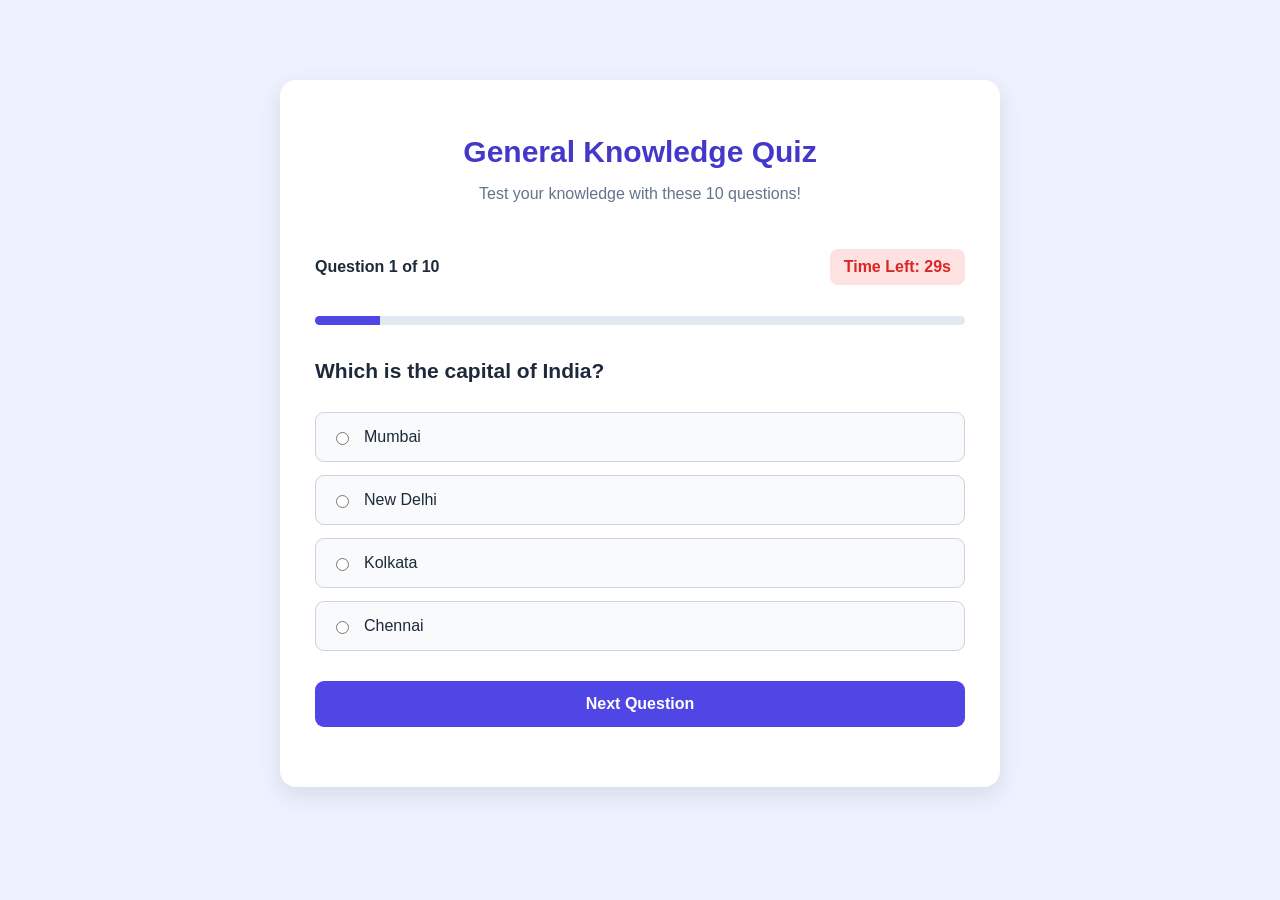
==== assignments/assign5.html @ 58e2a665 "added assign5" ====
<!DOCTYPE html>
<html lang="en">

<head>
    <meta charset="UTF-8">
    <meta name="viewport" content="width=device-width, initial-scale=1.0">

    <title>General Knowledge Quiz</title>

    <style>

        body {
            font-family: Arial, sans-serif;
            background-color: #eef2ff;
            margin: 0;
            padding: 30px 15px;
            color: #1e293b;
        }

        .quiz-container {
            max-width: 650px;
            margin: 50px auto;
            padding: 35px;
            background-color: white;
            border-radius: 16px;
            box-shadow: 0 8px 25px rgba(0, 0, 0, 0.10);
            text-align: center;
        }

        h1 {
            color: #4338ca;
            font-size: 30px;
            margin-bottom: 10px;
        }

        .subtitle {
            color: #64748b;
            margin-bottom: 30px;
        }

        .quiz-info {
            display: flex;
            justify-content: space-between;
            align-items: center;
            margin-bottom: 15px;
            font-weight: bold;
        }

        #timer {
            color: #dc2626;
            background-color: #fee2e2;
            padding: 9px 14px;
            border-radius: 8px;
        }

        .progress-bar {
            height: 9px;
            background-color: #e2e8f0;
            border-radius: 10px;
            margin-bottom: 30px;
            overflow: hidden;
        }

        #progress {
            width: 10%;
            height: 100%;
            background-color: #4f46e5;
            transition: width 0.3s;
        }

        #question {
            font-size: 21px;
            margin-bottom: 25px;
            line-height: 1.5;
            text-align: left;
        }

        #options {
            display: flex;
            flex-direction: column;
            gap: 13px;
        }

        .option {
            display: flex;
            align-items: center;
            gap: 12px;
            padding: 15px;
            border: 1px solid #cbd5e1;
            border-radius: 9px;
            background-color: #f8fafc;
            cursor: pointer;
            text-align: left;
        }

        .option:hover {
            background-color: #e0e7ff;
            border-color: #6366f1;
        }

        .option:has(input:checked) {
            background-color: #e0e7ff;
            border-color: #4f46e5;
        }

        .option input {
            accent-color: #4f46e5;
            cursor: pointer;
        }

        #nextBtn {
            width: 100%;
            margin-top: 30px;
            padding: 14px;
            background-color: #4f46e5;
            color: white;
            border: none;
            border-radius: 9px;
            font-size: 16px;
            font-weight: bold;
            cursor: pointer;
        }

        #nextBtn:hover {
            background-color: #3730a3;
        }

        #result {
            margin-top: 25px;
            font-size: 20px;
            font-weight: bold;
            color: #15803d;
            line-height: 1.7;
        }

        @media (max-width: 500px) {

            .quiz-container {
                padding: 22px 17px;
                margin: 15px auto;
            }

            h1 {
                font-size: 24px;
            }

            #question {
                font-size: 18px;
            }

            .quiz-info {
                font-size: 13px;
            }

        }

    </style>

</head>

<body>

    <div class="quiz-container">

        <h1>General Knowledge Quiz</h1>

        <p class="subtitle">
            Test your knowledge with these 10 questions!
        </p>

        <div class="quiz-info">

            <p id="questionNumber">Question 1 of 10</p>

            <p id="timer">Time Left: 30s</p>

        </div>

        <div class="progress-bar">
            <div id="progress"></div>
        </div>

        <div id="questionBox">

            <h2 id="question">Question will appear here</h2>

            <div id="options"></div>

        </div>

        <button id="nextBtn">Next Question</button>

        <div id="result"></div>

    </div>


    <script>

        const questions = [

            {
                question: "Which is the capital of India?",
                options: ["Mumbai", "New Delhi", "Kolkata", "Chennai"],
                answer: 1
            },

            {
                question: "Which planet is known as the Red Planet?",
                options: ["Earth", "Jupiter", "Mars", "Venus"],
                answer: 2
            },

            {
                question: "Who is known as the Father of the Nation in India?",
                options: ["Jawaharlal Nehru", "Mahatma Gandhi", "Sardar Patel", "Subhas Chandra Bose"],
                answer: 1
            },

            {
                question: "How many days are there in a leap year?",
                options: ["365", "366", "364", "360"],
                answer: 1
            },

            {
                question: "Which is the largest ocean in the world?",
                options: ["Atlantic Ocean", "Indian Ocean", "Arctic Ocean", "Pacific Ocean"],
                answer: 3
            },

            {
                question: "Which gas do plants absorb from the atmosphere?",
                options: ["Oxygen", "Nitrogen", "Carbon Dioxide", "Hydrogen"],
                answer: 2
            },

            {
                question: "Who wrote the Indian National Anthem?",
                options: ["Rabindranath Tagore", "Bankim Chandra Chatterjee", "Sarojini Naidu", "Premchand"],
                answer: 0
            },

            {
                question: "Which is the smallest prime number?",
                options: ["1", "2", "3", "5"],
                answer: 1
            },

            {
                question: "Which is the national animal of India?",
                options: ["Lion", "Elephant", "Bengal Tiger", "Leopard"],
                answer: 2
            },

            {
                question: "How many continents are there in the world?",
                options: ["5", "6", "7", "8"],
                answer: 2
            }

        ];


        let currentQuestion = 0;

        let selectedAnswers = new Array(questions.length).fill(null);

        let timeLeft = 30;
        let timerInterval;


        const questionNumber = document.getElementById("questionNumber");
        const timer = document.getElementById("timer");
        const question = document.getElementById("question");
        const options = document.getElementById("options");
        const nextBtn = document.getElementById("nextBtn");
        const result = document.getElementById("result");
        const progress = document.getElementById("progress");


        function showQuestion() {

            const q = questions[currentQuestion];

            questionNumber.textContent =
                "Question " + (currentQuestion + 1) + " of " + questions.length;

            question.textContent = q.question;

            options.innerHTML = "";

            q.options.forEach(function(option, index) {

                const label = document.createElement("label");
                label.className = "option";

                const radio = document.createElement("input");

                radio.type = "radio";
                radio.name = "answer";
                radio.value = index;

                if (selectedAnswers[currentQuestion] === index) {
                    radio.checked = true;
                }

                radio.addEventListener("change", function() {
                    selectedAnswers[currentQuestion] = index;
                });

                const text = document.createElement("span");
                text.textContent = option;

                label.appendChild(radio);
                label.appendChild(text);

                options.appendChild(label);

            });

            progress.style.width =
                ((currentQuestion + 1) / questions.length) * 100 + "%";

            if (currentQuestion === questions.length - 1) {
                nextBtn.textContent = "Submit Quiz";
            } else {
                nextBtn.textContent = "Next Question";
            }

            startTimer();

        }


        function startTimer() {

            clearInterval(timerInterval);

            timeLeft = 30;

            timer.textContent = "Time Left: " + timeLeft + "s";

            timerInterval = setInterval(function() {

                timeLeft--;

                timer.textContent = "Time Left: " + timeLeft + "s";

                if (timeLeft <= 0) {

                    clearInterval(timerInterval);

                    goToNextQuestion();

                }

            }, 1000);

        }


        function goToNextQuestion() {

            clearInterval(timerInterval);

            if (currentQuestion === questions.length - 1) {

                submitQuiz();

            } else {

                currentQuestion++;

                showQuestion();

            }

        }


        function submitQuiz() {

            clearInterval(timerInterval);

            let score = 0;

            questions.forEach(function(q, index) {

                if (selectedAnswers[index] === q.answer) {
                    score++;
                }

            });

            document.getElementById("questionBox").style.display = "none";

            nextBtn.style.display = "none";

            questionNumber.textContent = "Quiz Completed!";

            timer.textContent = "Submitted";

            result.innerHTML =
                "Quiz Submitted Successfully!<br>" +
                "Your Score: " + score + " / " + questions.length;

        }


        nextBtn.addEventListener("click", goToNextQuestion);


        showQuestion();

    </script>

</body>
</html>
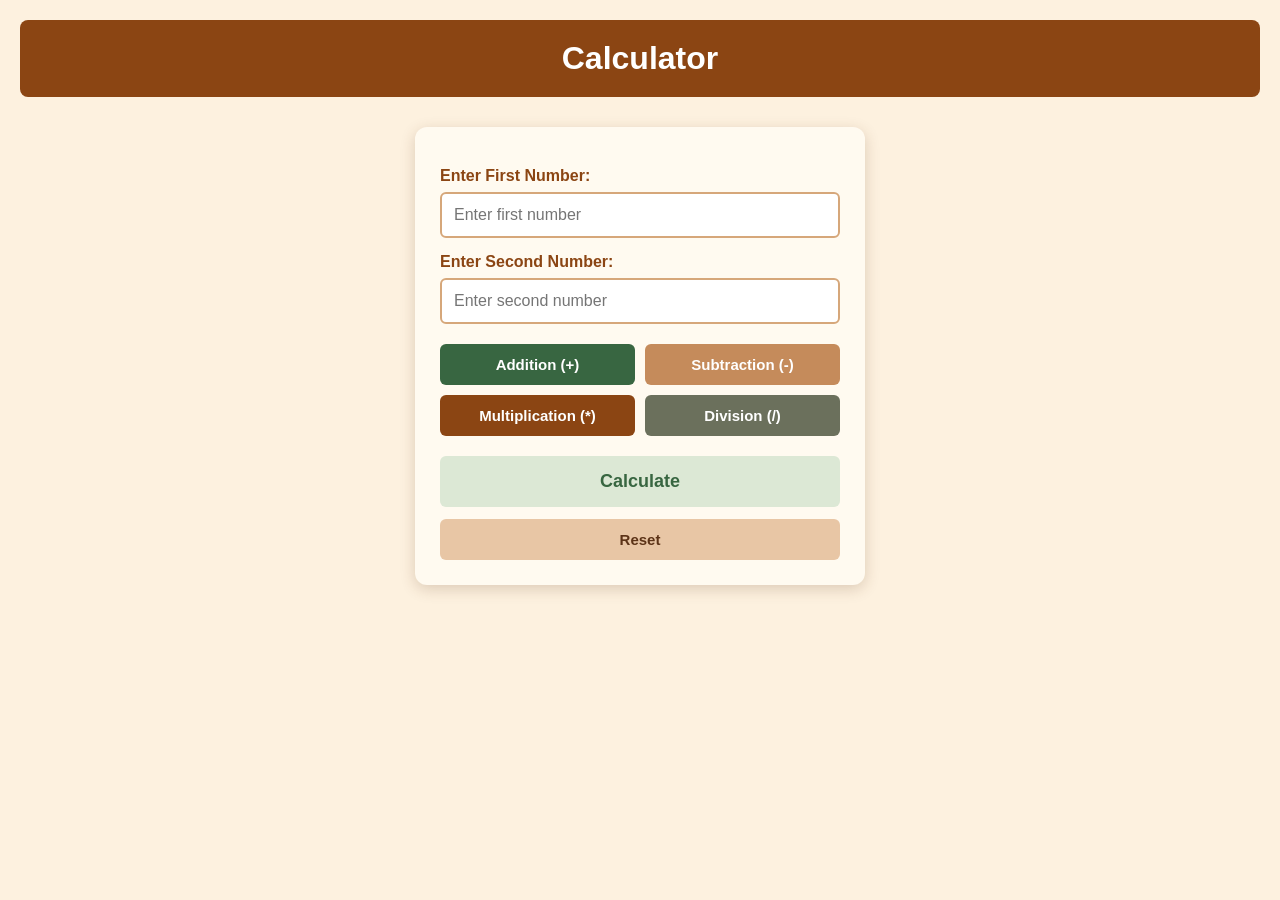
==== commit d14a67bb: "added assign5" ====
--- a/assignments/assign5.html
+++ b/assignments/assign5.html
@@ -1,420 +1,199 @@
+<!DOCTYPE html>
+<html>
+<head>
+<title>Calculator</title>
 
-<!DOCTYPE html>
-<html lang="en">
+<style>
+body{
+  font-family:Arial, sans-serif;
+  background-color:#fdf1df;
+  margin:0;
+  padding:20px;
+}
 
-<head>
-    <meta charset="UTF-8">
-    <meta name="viewport" content="width=device-width, initial-scale=1.0">
+h1{
+  background-color:#8b4513;
+  color:white;
+  text-align:center;
+  padding:20px;
+  margin:0;
+  border-radius:8px;
+}
 
-    <title>General Knowledge Quiz</title>
+.container{
+  width:90%;
+  max-width:400px;
+  margin:30px auto;
+  background:#fffaf0;
+  padding:25px;
+  border-radius:12px;
+  box-shadow:0 4px 15px rgba(90,50,20,0.2);
+}
 
-    <style>
+label{
+  display:block;
+  margin:15px 0 7px;
+  color:#8b4513;
+  font-weight:bold;
+}
 
-        body {
-            font-family: Arial, sans-serif;
-            background-color: #eef2ff;
-            margin: 0;
-            padding: 30px 15px;
-            color: #1e293b;
-        }
+input{
+  width:100%;
+  box-sizing:border-box;
+  padding:12px;
+  border:2px solid #d6a77a;
+  border-radius:6px;
+  font-size:16px;
+}
 
-        .quiz-container {
-            max-width: 650px;
-            margin: 50px auto;
-            padding: 35px;
-            background-color: white;
-            border-radius: 16px;
-            box-shadow: 0 8px 25px rgba(0, 0, 0, 0.10);
-            text-align: center;
-        }
+.buttons{
+  display:grid;
+  grid-template-columns:1fr 1fr;
+  gap:10px;
+  margin-top:20px;
+}
 
-        h1 {
-            color: #4338ca;
-            font-size: 30px;
-            margin-bottom: 10px;
-        }
+button{
+  padding:12px;
+  border:none;
+  border-radius:6px;
+  font-size:15px;
+  font-weight:bold;
+  cursor:pointer;
+  transition:0.3s;
+}
 
-        .subtitle {
-            color: #64748b;
-            margin-bottom: 30px;
-        }
+button:hover{
+  transform:scale(1.04);
+}
 
-        .quiz-info {
-            display: flex;
-            justify-content: space-between;
-            align-items: center;
-            margin-bottom: 15px;
-            font-weight: bold;
-        }
+.add{
+  background:#386641;
+  color:white;
+}
 
-        #timer {
-            color: #dc2626;
-            background-color: #fee2e2;
-            padding: 9px 14px;
-            border-radius: 8px;
-        }
+.subtract{
+  background:#c58b5b;
+  color:white;
+}
 
-        .progress-bar {
-            height: 9px;
-            background-color: #e2e8f0;
-            border-radius: 10px;
-            margin-bottom: 30px;
-            overflow: hidden;
-        }
+.multiply{
+  background:#8b4513;
+  color:white;
+}
 
-        #progress {
-            width: 10%;
-            height: 100%;
-            background-color: #4f46e5;
-            transition: width 0.3s;
-        }
+.divide{
+  background:#6b705c;
+  color:white;
+}
 
-        #question {
-            font-size: 21px;
-            margin-bottom: 25px;
-            line-height: 1.5;
-            text-align: left;
-        }
+.reset{
+  background:#e8c6a5;
+  color:#5c3317;
+  width:100%;
+  margin-top:12px;
+}
 
-        #options {
-            display: flex;
-            flex-direction: column;
-            gap: 13px;
-        }
-
-        .option {
-            display: flex;
-            align-items: center;
-            gap: 12px;
-            padding: 15px;
-            border: 1px solid #cbd5e1;
-            border-radius: 9px;
-            background-color: #f8fafc;
-            cursor: pointer;
-            text-align: left;
-        }
-
-        .option:hover {
-            background-color: #e0e7ff;
-            border-color: #6366f1;
-        }
-
-        .option:has(input:checked) {
-            background-color: #e0e7ff;
-            border-color: #4f46e5;
-        }
-
-        .option input {
-            accent-color: #4f46e5;
-            cursor: pointer;
-        }
-
-        #nextBtn {
-            width: 100%;
-            margin-top: 30px;
-            padding: 14px;
-            background-color: #4f46e5;
-            color: white;
-            border: none;
-            border-radius: 9px;
-            font-size: 16px;
-            font-weight: bold;
-            cursor: pointer;
-        }
-
-        #nextBtn:hover {
-            background-color: #3730a3;
-        }
-
-        #result {
-            margin-top: 25px;
-            font-size: 20px;
-            font-weight: bold;
-            color: #15803d;
-            line-height: 1.7;
-        }
-
-        @media (max-width: 500px) {
-
-            .quiz-container {
-                padding: 22px 17px;
-                margin: 15px auto;
-            }
-
-            h1 {
-                font-size: 24px;
-            }
-
-            #question {
-                font-size: 18px;
-            }
-
-            .quiz-info {
-                font-size: 13px;
-            }
-
-        }
-
-    </style>
-
+.result{
+  background:#dce8d5;
+  color:#386641;
+  padding:15px;
+  border-radius:6px;
+  text-align:center;
+  font-size:18px;
+  font-weight:bold;
+  margin-top:20px;
+}
+</style>
 </head>
 
 <body>
 
-    <div class="quiz-container">
+<h1>Calculator</h1>
 
-        <h1>General Knowledge Quiz</h1>
+<div class="container">
 
-        <p class="subtitle">
-            Test your knowledge with these 10 questions!
-        </p>
+<label>Enter First Number:</label>
+<input type="number" id="num1" placeholder="Enter first number">
 
-        <div class="quiz-info">
+<label>Enter Second Number:</label>
+<input type="number" id="num2" placeholder="Enter second number">
 
-            <p id="questionNumber">Question 1 of 10</p>
+<div class="buttons">
 
-            <p id="timer">Time Left: 30s</p>
+<button class="add" onclick="add()">Addition (+)</button>
+<button class="subtract" onclick="subtract()">Subtraction (-)</button>
+<button class="multiply" onclick="multiply()">Multiplication (*)</button>
+<button class="divide" onclick="divide()">Division (/)</button>
 
-        </div>
+</div>
 
-        <div class="progress-bar">
-            <div id="progress"></div>
-        </div>
+<div class="result" id="result">
+Calculate
+</div>
 
-        <div id="questionBox">
+<button class="reset" onclick="reset()">Reset</button>
 
-            <h2 id="question">Question will appear here</h2>
+</div>
 
-            <div id="options"></div>
+<script>
 
-        </div>
+function getNumbers(){
+  let a = document.getElementById("num1").value;
+  let b = document.getElementById("num2").value;
 
-        <button id="nextBtn">Next Question</button>
+  if(a === "" || b === ""){
+    document.getElementById("result").innerHTML = "Please enter both numbers.";
+    return null;
+  }
 
-        <div id="result"></div>
+  return [Number(a), Number(b)];
+}
 
-    </div>
+function add(){
+  let numbers = getNumbers();
+  if(numbers === null) return;
 
+  let result = numbers[0] + numbers[1];
+  document.getElementById("result").innerHTML = "Result: " + result;
+}
 
-    <script>
+function subtract(){
+  let numbers = getNumbers();
+  if(numbers === null) return;
 
-        const questions = [
+  let result = numbers[0] - numbers[1];
+  document.getElementById("result").innerHTML = "Result: " + result;
+}
 
-            {
-                question: "Which is the capital of India?",
-                options: ["Mumbai", "New Delhi", "Kolkata", "Chennai"],
-                answer: 1
-            },
+function multiply(){
+  let numbers = getNumbers();
+  if(numbers === null) return;
 
-            {
-                question: "Which planet is known as the Red Planet?",
-                options: ["Earth", "Jupiter", "Mars", "Venus"],
-                answer: 2
-            },
+  let result = numbers[0] * numbers[1];
+  document.getElementById("result").innerHTML = "Result: " + result;
+}
 
-            {
-                question: "Who is known as the Father of the Nation in India?",
-                options: ["Jawaharlal Nehru", "Mahatma Gandhi", "Sardar Patel", "Subhas Chandra Bose"],
-                answer: 1
-            },
+function divide(){
+  let numbers = getNumbers();
+  if(numbers === null) return;
 
-            {
-                question: "How many days are there in a leap year?",
-                options: ["365", "366", "364", "360"],
-                answer: 1
-            },
+  if(numbers[1] === 0){
+    document.getElementById("result").innerHTML = "Cannot divide by zero!";
+    return;
+  }
 
-            {
-                question: "Which is the largest ocean in the world?",
-                options: ["Atlantic Ocean", "Indian Ocean", "Arctic Ocean", "Pacific Ocean"],
-                answer: 3
-            },
+  let result = numbers[0] / numbers[1];
+  document.getElementById("result").innerHTML = "Result: " + result;
+}
 
-            {
-                question: "Which gas do plants absorb from the atmosphere?",
-                options: ["Oxygen", "Nitrogen", "Carbon Dioxide", "Hydrogen"],
-                answer: 2
-            },
+function reset(){
+  document.getElementById("num1").value = "";
+  document.getElementById("num2").value = "";
+  document.getElementById("result").innerHTML = "Calculate";
+}
 
-            {
-                question: "Who wrote the Indian National Anthem?",
-                options: ["Rabindranath Tagore", "Bankim Chandra Chatterjee", "Sarojini Naidu", "Premchand"],
-                answer: 0
-            },
-
-            {
-                question: "Which is the smallest prime number?",
-                options: ["1", "2", "3", "5"],
-                answer: 1
-            },
-
-            {
-                question: "Which is the national animal of India?",
-                options: ["Lion", "Elephant", "Bengal Tiger", "Leopard"],
-                answer: 2
-            },
-
-            {
-                question: "How many continents are there in the world?",
-                options: ["5", "6", "7", "8"],
-                answer: 2
-            }
-
-        ];
-
-
-        let currentQuestion = 0;
-
-        let selectedAnswers = new Array(questions.length).fill(null);
-
-        let timeLeft = 30;
-        let timerInterval;
-
-
-        const questionNumber = document.getElementById("questionNumber");
-        const timer = document.getElementById("timer");
-        const question = document.getElementById("question");
-        const options = document.getElementById("options");
-        const nextBtn = document.getElementById("nextBtn");
-        const result = document.getElementById("result");
-        const progress = document.getElementById("progress");
-
-
-        function showQuestion() {
-
-            const q = questions[currentQuestion];
-
-            questionNumber.textContent =
-                "Question " + (currentQuestion + 1) + " of " + questions.length;
-
-            question.textContent = q.question;
-
-            options.innerHTML = "";
-
-            q.options.forEach(function(option, index) {
-
-                const label = document.createElement("label");
-                label.className = "option";
-
-                const radio = document.createElement("input");
-
-                radio.type = "radio";
-                radio.name = "answer";
-                radio.value = index;
-
-                if (selectedAnswers[currentQuestion] === index) {
-                    radio.checked = true;
-                }
-
-                radio.addEventListener("change", function() {
-                    selectedAnswers[currentQuestion] = index;
-                });
-
-                const text = document.createElement("span");
-                text.textContent = option;
-
-                label.appendChild(radio);
-                label.appendChild(text);
-
-                options.appendChild(label);
-
-            });
-
-            progress.style.width =
-                ((currentQuestion + 1) / questions.length) * 100 + "%";
-
-            if (currentQuestion === questions.length - 1) {
-                nextBtn.textContent = "Submit Quiz";
-            } else {
-                nextBtn.textContent = "Next Question";
-            }
-
-            startTimer();
-
-        }
-
-
-        function startTimer() {
-
-            clearInterval(timerInterval);
-
-            timeLeft = 30;
-
-            timer.textContent = "Time Left: " + timeLeft + "s";
-
-            timerInterval = setInterval(function() {
-
-                timeLeft--;
-
-                timer.textContent = "Time Left: " + timeLeft + "s";
-
-                if (timeLeft <= 0) {
-
-                    clearInterval(timerInterval);
-
-                    goToNextQuestion();
-
-                }
-
-            }, 1000);
-
-        }
-
-
-        function goToNextQuestion() {
-
-            clearInterval(timerInterval);
-
-            if (currentQuestion === questions.length - 1) {
-
-                submitQuiz();
-
-            } else {
-
-                currentQuestion++;
-
-                showQuestion();
-
-            }
-
-        }
-
-
-        function submitQuiz() {
-
-            clearInterval(timerInterval);
-
-            let score = 0;
-
-            questions.forEach(function(q, index) {
-
-                if (selectedAnswers[index] === q.answer) {
-                    score++;
-                }
-
-            });
-
-            document.getElementById("questionBox").style.display = "none";
-
-            nextBtn.style.display = "none";
-
-            questionNumber.textContent = "Quiz Completed!";
-
-            timer.textContent = "Submitted";
-
-            result.innerHTML =
-                "Quiz Submitted Successfully!<br>" +
-                "Your Score: " + score + " / " + questions.length;
-
-        }
-
-
-        nextBtn.addEventListener("click", goToNextQuestion);
-
-
-        showQuestion();
-
-    </script>
+</script>
 
 </body>
 </html>
